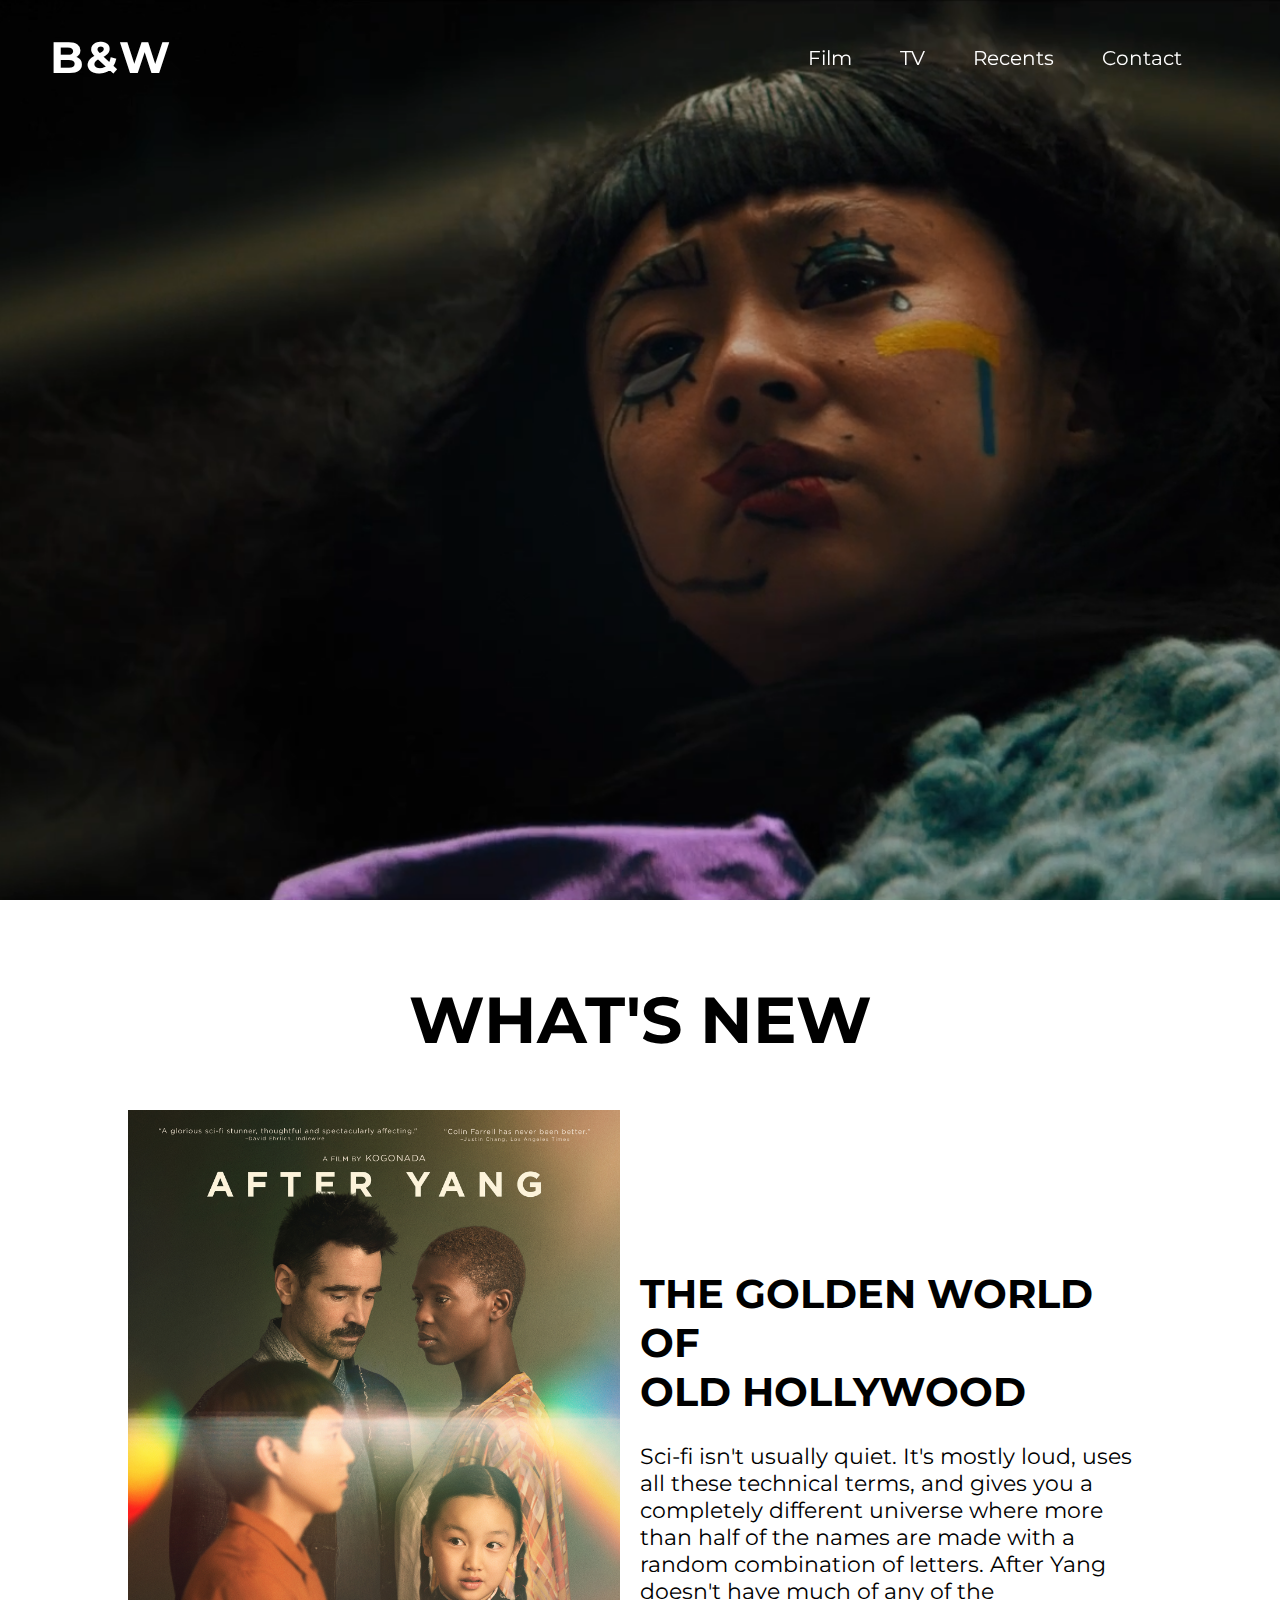
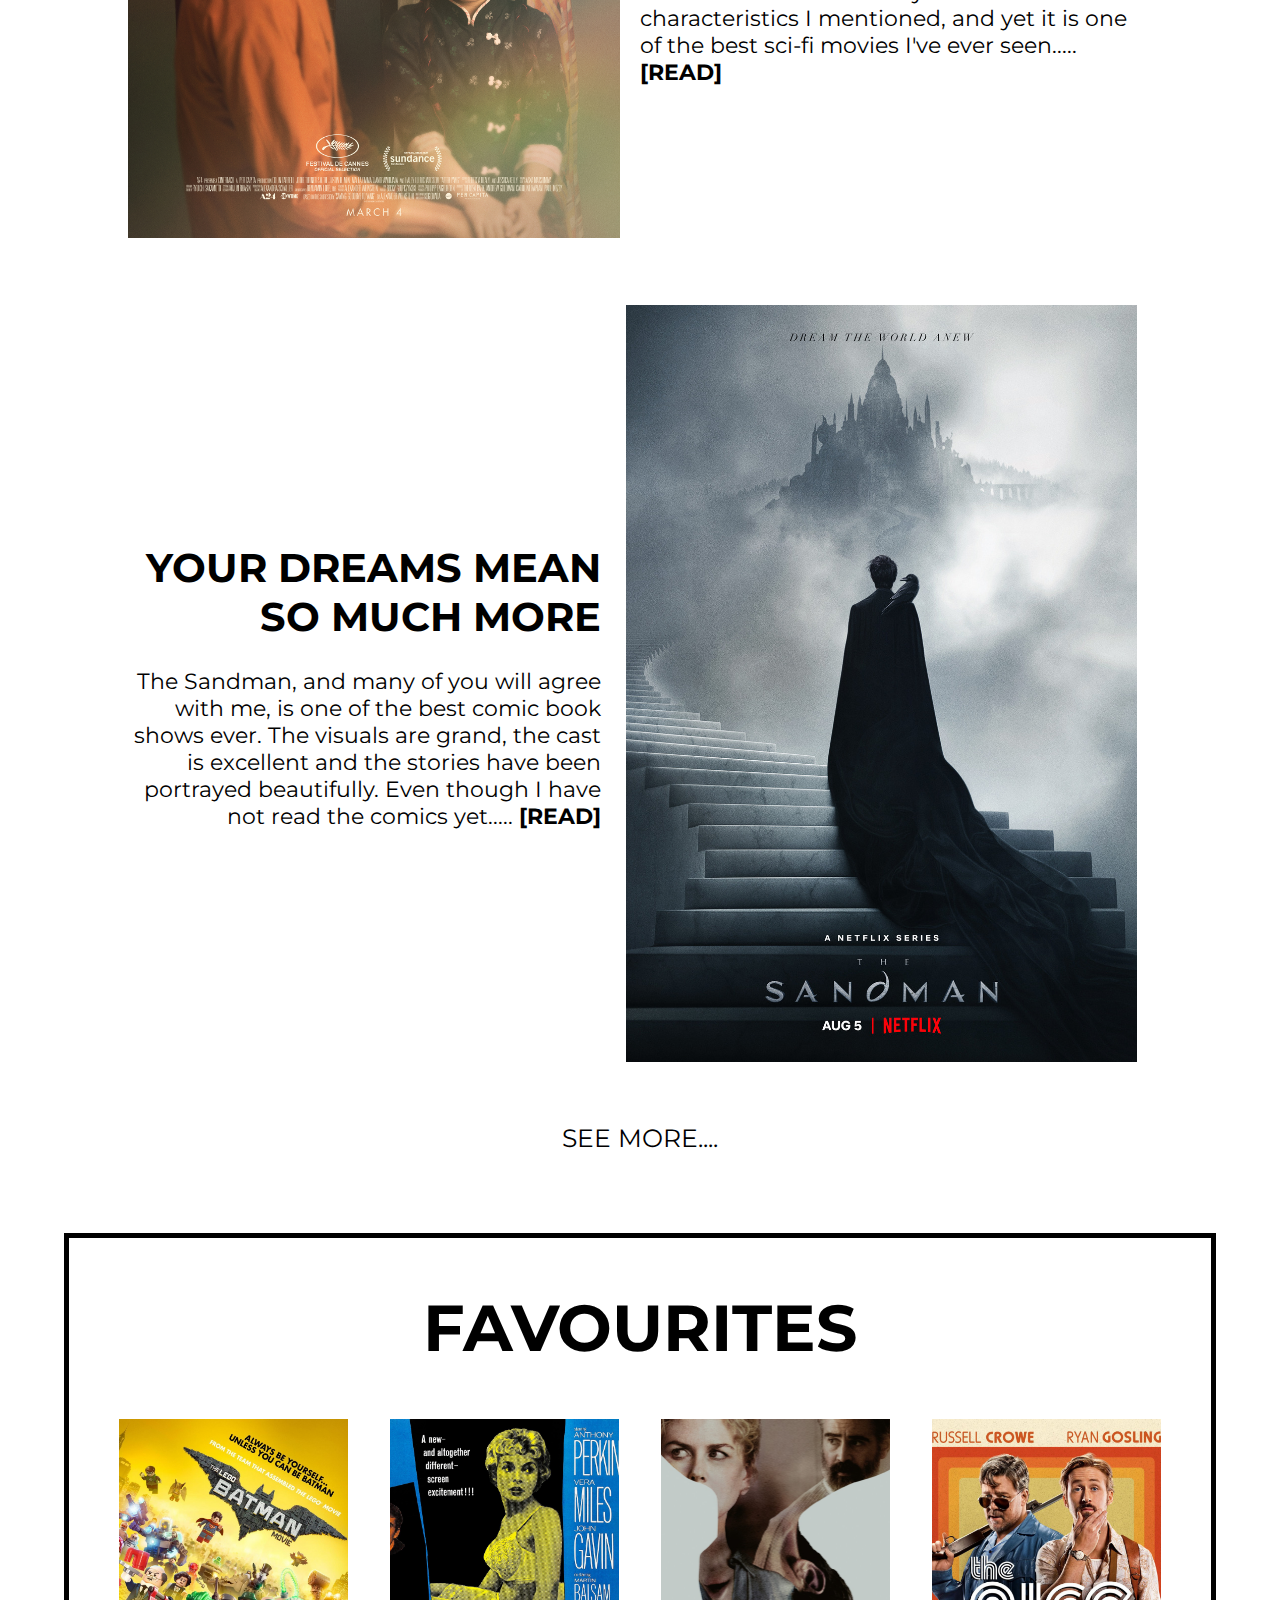
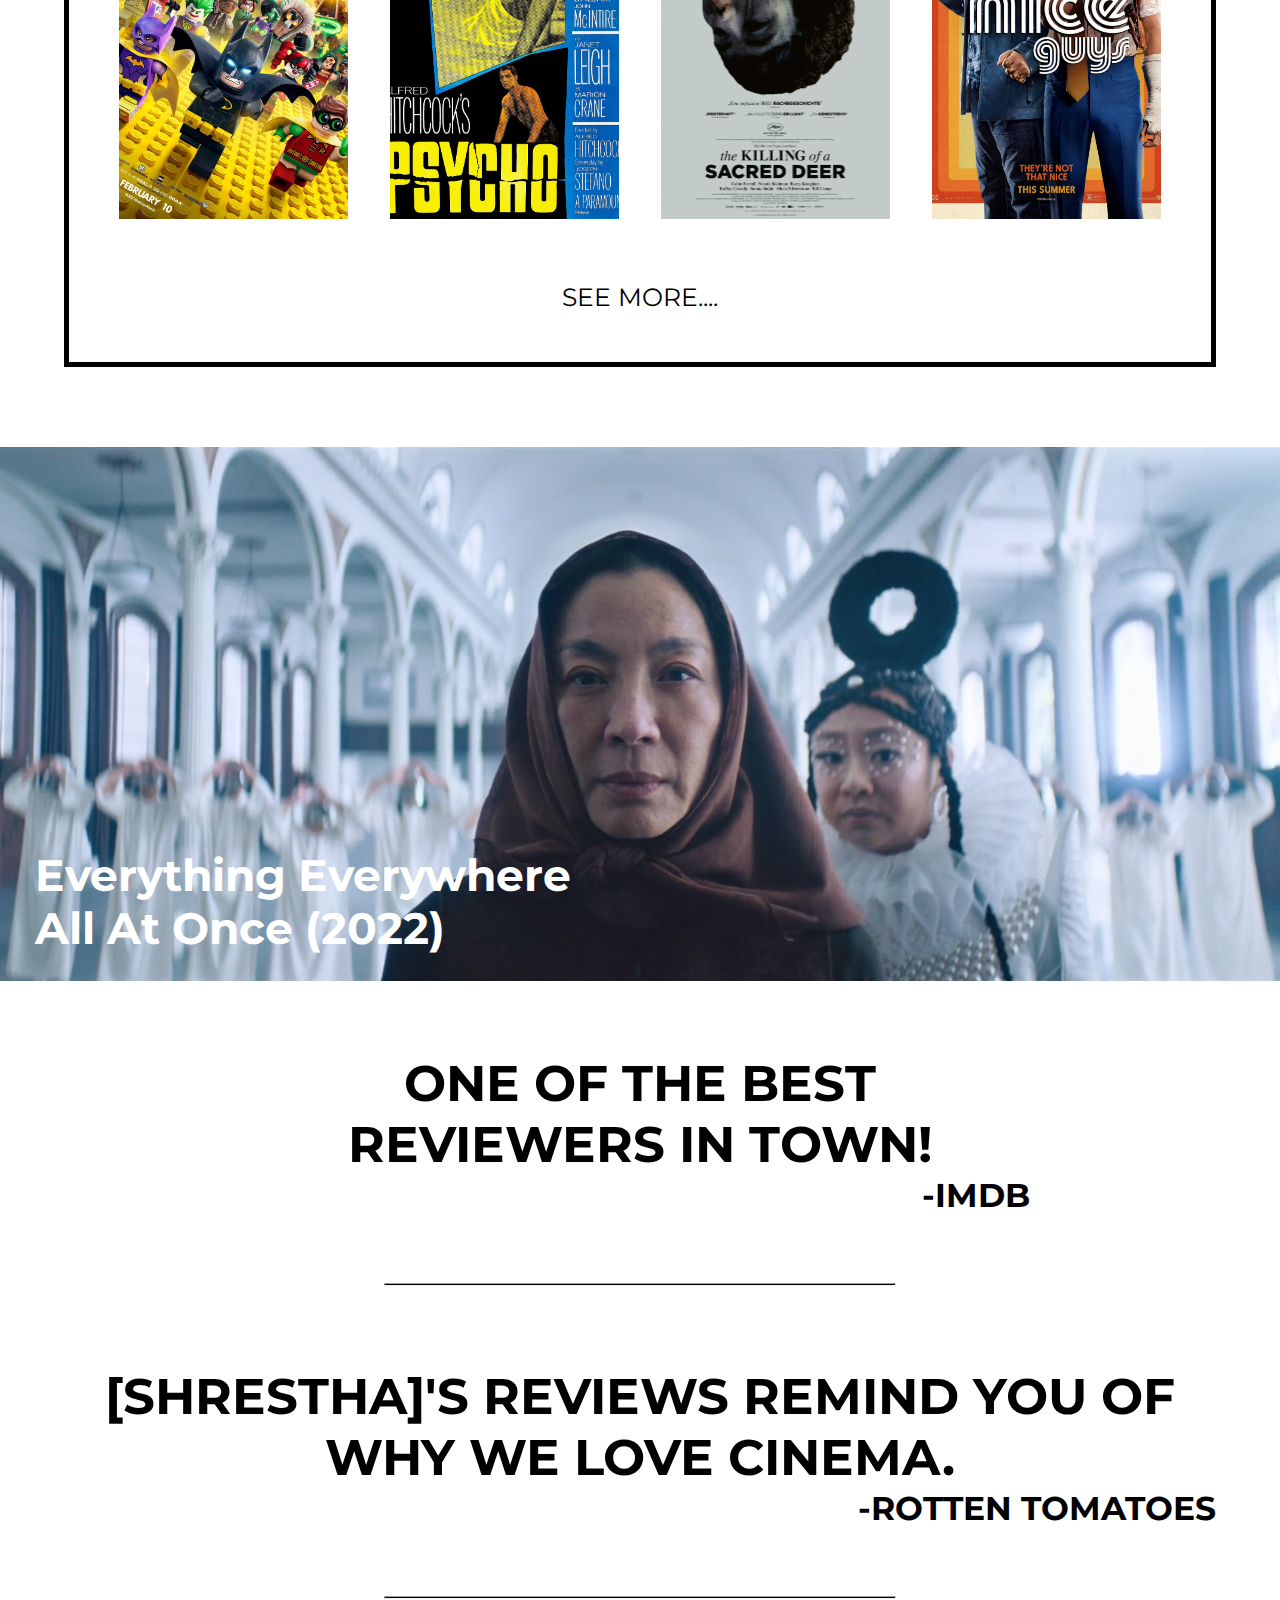
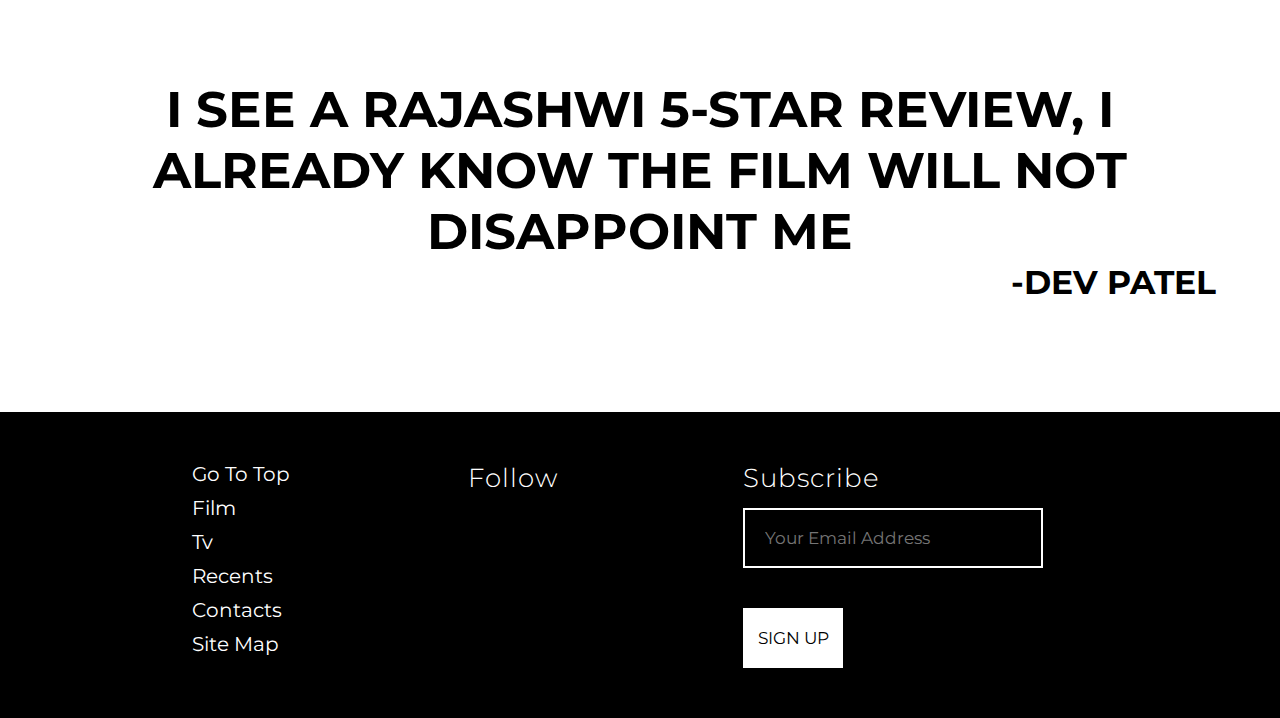
==== index.html @ 7e924f9f "uploading demo site" ====
<!DOCTYPE html>
<html lang="en">

<head>
    <meta charset="utf-8"/>
    <meta name = "viewport" content = "width-device-width, initial-scale=1.0"/>

    <link href="styles/styles.css" rel = "stylesheet" type = "text/css"/>
    <link href="styles/footer.css" rel = "stylesheet" type = "text/css"/>
    <link href="styles/hover animation.css" rel = "stylesheet" type = "text/css"/>
    <script src="scripts/scripts.js"></script>

    <link rel="stylesheet" href="https://cdnjs.cloudflare.com/ajax/libs/font-awesome/6.1.2/css/all.min.css" integrity="sha512-1sCRPdkRXhBV2PBLUdRb4tMg1w2YPf37qatUFeS7zlBy7jJI8Lf4VHwWfZZfpXtYSLy85pkm9GaYVYMfw5BC1A==" crossorigin="anonymous" referrerpolicy="no-referrer" />
    <link rel = "stylesheet" href = "https://fonts.googleapis.com/css?family=Montserrat"/>
    <title>Raj Reviews (idkkk)</title>
</head>

<body>
    <header>
        <a href="index.html" class = "logo">B&W</a>
        
        <ul>

            <li><a href="fav films.html" target="_blank">Film</a></li>
            <li><a href="fav shows.html" target="_blank">TV</a></li>
            <li><a href="recents.html" target="_blank">Recents</a>
                <div class = "submenu">
                    <ul>
                        <li><a href="review1.html">EEAAO</a></li>
                        <li><a href="review2.html">After Yang</a></li>
                        <li><a href="review3.html">The Sandman</a></li>
                    </ul>   
                </div>
            </li>
            <li><a href="contact.html" target="_blank">Contact</a></li>
            <li><a href="#"><i class = "fas fa-search"></i></a></li>
        
        </ul>
    </header>
    <a href = "top"></a>

    <section class="banner"></section>

    <!-- RECENTS SECTION -->
    <section class = "new">
        <h1>WHAT'S NEW</h1> 

        <div class = "row">
            <div class = "newcol1">
                <img src = "images/movies/after yang.jpg" alt = "Singing in the Rain (1952)"/>
            </div>
            <div class = "newcol2">
                <h2><a href="review2.html">THE GOLDEN WORLD OF <br/>
                OLD HOLLYWOOD</a></h2> <br/>
                Sci-fi isn't usually quiet. It's mostly loud, uses all these technical terms, and gives you a completely different universe where more than half of the names are made with a random combination of letters. After Yang doesn't have much of any of the characteristics I mentioned, and yet it is one of the best sci-fi movies I've ever seen..... <a href="review2.html"><strong>[READ]</strong></a>
            </div>
        </div>

        <div class = "row">
            <div class = "newcol3">
                <h2><a href="review3.html">YOUR DREAMS MEAN <br/>
                    SO MUCH MORE</h2></a><br/>
                    The Sandman, and many of you will agree with me, is one of the best comic book shows ever. The visuals are grand, the cast is excellent and the stories have been portrayed beautifully. Even though I have not read the comics yet..... <a href="review3.html"><strong>[READ]</strong></a>
            </div>
            <div class = "newcol4">
                <img src = "images/shows/the sandman.jpg" alt = "The Sandman (2022)"/>
            </div>
        </div>

        <div class = "links">
            <div class = "more">
                <a href="#">SEE MORE....</a>
            </div>
        </div>

    </section>


    <section class = "favs">
        <div class = "container">
            <h1>FAVOURITES</h1>

            <div class="row">
                <div class="favcol">
                    <img src="images/movies/lego batman.jpg" alt="The Lego Batman Movie (2017)" class="favimg img-resize1"/>
                    <div class = "overlay overlayBottom">
                        <div class = "text">
                            THE LEGO BATMAN MOVIE (2017)
                        </div>
                    </div>
                </div>

                <div class="favcol">
                    <img src="images/movies/psycho.jpg" alt="Psycho (1960)" class="favimg img-resize1"/>
                    <div class = "overlay overlayBottom">
                        <div class = "text">
                            PSYCHO (1960)
                        </div>
                    </div>
                </div>

                <div class="favcol">
                    <img src="images/movies/tkoasd.jpg" alt="The Killing Of A Sacred Deer" class="favimg img-resize1"/>
                    <div class = "overlay overlayBottom">
                        <div class = "text">
                            THE KILLING OF A SACRED DEER (2017)
                        </div>
                    </div>
                </div>

                <div class="favcol">
                    <img src="images/movies/the nice guys.jpg" alt="The Nice Guys (2016)" class="favimg img-resize1"/>
                    <div class = "overlay overlayBottom">
                        <div class = "text">
                            THE NICE GUYS (2017)
                        </div>
                    </div>
                </div>
            </div>

            <br/>
            <div class = "links more2">
                <a href="fav films.html">SEE MORE....</a>
            </div>
        </div>

    </section>

    <section class = "popular">
        <div class = "links1">
            <a href="review1.html">
                <div class = "container1">
                    <img src = "images/screenshots/eeaao.png"/>
                </div>
                <div class = "poptext">
                    <h2>Everything Everywhere<br/> All At Once (2022)</h2>
                </div>
            </a>
    </section>

    <section class = "suggestions">
        <h1>ONE OF THE BEST <br/>REVIEWERS IN TOWN!</h1>
        <span style = "float: right;margin-right: 250px;"><h2>-IMDB</h2></span>
    </section>

    <br/><br/><br/><br/><hr/>

    <section class = "favs">
        <h3>[SHRESTHA]'S REVIEWS REMIND YOU OF WHY WE LOVE CINEMA.</h3>
        <span style = "float: right;"><h2>-ROTTEN TOMATOES</h2></span>
    </section>

    <br/><br/><br/><br/><hr/>

    <section class = "favs">
        <h3>I SEE A RAJASHWI 5-STAR REVIEW, I ALREADY KNOW THE FILM WILL NOT DISAPPOINT ME</h3>
        <span style = "float: right;"><h2>-DEV PATEL</h2></span>
    </section>

    <footer>
        <div class = "fcol1 links2">
            <a href="index.html #top">Go To Top</a>
            <a href="fav films.html">Film</a>
            <a href="fav shows.html">Tv</a>
            <div class = "drop">
                <a href="recents.html">Recents</a>
                <div class = "submenu">
                    <a href="review1.html">EEAAO</a>
                    <a href="review2.html">After Yang</a>
                    <a href="review3.html">The Sandman</a>
                </div>
            </div>
            <a href="contact.html">Contacts</a>
            <a href="sitemap.html">Site Map</a>
        </div>

        <div class = "fcol2">
            <h3>Follow</h3>
            <div class = "socials">
                <i class = "fab fa-facebook"></i>
                <i class = "fab fa-instagram"></i>
                <i class = "fab fa-twitter"></i>
                <i class = "fab fa-imdb"></i>
            </div>
        </div>

        <div class = "fcol3">
            <h3>Subscribe</h3>
            <form action="">
                <input type="email" placeholder="Your Email Address" required/>
                <button type="submit">SIGN UP</button>
            </form>        
        </div>

    </footer>

    
</body>
</html>
---- styles/styles.css ----
/* BODY (FONTS ETC) */

/* FULL PAGE HEADER AND STICKY NAVIGATION BAR */
*
{   
    margin: 0;
    /*padding: 0;*/
    box-sizing: border-box;
    font-family: Montserrat;
}

header {
    position: fixed;
    top: 0;
    left: 0;
    width: 100%;
    display: flex;
    justify-content: space-between;
    align-items: center;
    transition: 0.6s;
    padding: 30px 50px;
    z-index: 100000;
}

header.sticky {
    padding: 20px 50px;
    background: #000000;

}

header .logo {
    position: relative;
    font-weight: 700;
    color: #ffffff; /* #ffffff if we change background */
    text-decoration: none;
    font-size: 2em;
    text-transform: uppercase;
    letter-spacing: 2px;
    transition: 0.6s;
}

header ul {
    position: relative;
    display: flex;
    justify-content: center;
    align-items: center;
}


header ul li {
    position: relative;
    list-style: none;
}

header ul li a {
    position: relative;
    margin-left: 3rem; 
    text-decoration: none;
    color: #ffffff; /*#ffffff if we change background */
    font-size: 20px;
    transition: 0.6s;

}

header ul li a:hover {
    text-decoration: underline;
    text-underline-offset: 5px;
}

.banner {
    background: url(../images/eeaao.png) no-repeat center;
    background-size: cover;
    position: relative;
    width: 100%;
    height: 100vh;
}

header.sticky .logo,
header.sticky ul li a 
{
    color: #ffffff;
}

.submenu {
    display: none;
    padding-left: -500px;
}

header ul li:hover .submenu {
    display:block;
    position: relative;
    background: transparent;
    margin-top: 5px;
    margin-left: 50px;
}

body {
    background-color: #ffffff;
    font-size: 22px;
}

h1 {
    align-items: center;
    text-align: center;
    font-size: 65px;
}

hr {
    height:3px;
    background-color: black; 
    width:40%; 
    margin: auto;
}

.links a {
    text-decoration: none;
    color:#000000;
    font-weight: 800px;
}

.links a:hover {
    text-decoration: underline;
    text-underline-offset: 5px;
}

.links1 a {
    text-decoration: none;
    color:#000000;
    font-weight: 800px;
}

.links2 a {
    font-size: 17px;
    text-decoration: none;
    color:#ffffff;
}

.links2 a:hover {
    text-decoration: underline;
    text-underline-offset: 3px;
}

/*FAVOURITE FILMS*/
.favs {
    width: 90%;
    margin: auto;
    text-align: center;
    padding-top: 80px;
}

/**MIDDLE BANNER**/

.container1 {
    width: 100%;
    position: relative;
    overflow: hidden;
}

.popular {
    padding-top: 80px;
}

.popular img {
    width:100%;
    align-self: center;
}

.popular img:hover {
    transform:scale(1.2);
    transition: 0.5s;
    width: 100%;
}

.poptext {
    position: relative;
    left: 0%;
    transform: translate(0%,-130%);
    font-size: 29px;
    color: #ffffff;
    padding-left: 35px;
}

/**RECENTS**/
.new {
    max-width: 80%;
    margin: auto;
    padding-top: 80px;
    align-items: center;
}

.newcol1 {
    flex-basis: 40%;
    margin-bottom: 10px;
    position: relative;
}

.newcol1 img {
    width: 120%;
}

.newcol2 {
    flex-basis: 50%;
    margin-bottom: 10px;
    align-self: center;
    position: relative;
}

.newcol2 h2,
.newcol3 h2 {
    font-size: 40px;
    font-weight: 800px;
}

.newcol2 a,
.newcol3 a {
    text-decoration: none;
    color: #000000;
}

.newcol2 a:hover, 
.newcol3 a:hover {
    color: #808080;
}

.newcol3 {
    flex-basis: 50%;
    margin-bottom: 10px;
    align-self: center;
    text-align: right;
    margin-right: 25px;
}

.newcol4 {
    flex-basis: 45%;
    margin-bottom: 10px;
    margin-right: 100px;
}

.newcol4 img {
    width: 120%;
}

.more {
    text-align: center;
    padding-top: 25px;
    font-size: 25px;
}

.more2 {
    font-size: 25px;
}

.container{
    padding: 50px;
    width: 100%;
    position: relative;
    border: 5px solid black;
}

.suggestions {
    margin-top:-40px;
}

.suggestions h1 {
    align-items: center;
    text-align: center;
    font-size: 50px;
}

.favs h3 {
    align-items: center;
    text-align: center;
    font-size: 50px;
}
---- styles/footer.css ----
footer {
    margin-top: 150px;
    width: 100%;
    padding: 50px 15%;
    background: #000000;
    color: #ffffff;
    display: flex;
}

.fcol1 {
    flex-basis: 32%;

}

.fcol2 {
    flex-basis: 32%;
}

.fcol3 {
    flex-basis: 40%;

}

footer div h3 {
    font-weight: 300;
    margin-bottom: 10px;
    letter-spacing: 1px;
}

.fcol1 a {
    display: block;
    margin-bottom: 10px;
    font-size: 20px;
}

.fcol3 form input {
    width: 300px;
    height: 60px;
    margin-top: 5px;
    margin-bottom: 40px;
    background-color: #000000;
    color: #ffffff;
    border: 2px solid #ffffff;
    padding-left: 20px;
    font-size: 17px;
    margin-right:-10px;
}

.fcol3 form button {
    background-color: #ffffff;
    border: 2px solid #ffffff;
    color: #000000;
    width: 100px;
    height: 60px;
    cursor: pointer;
    font-size: 17px;
    left: -50px;
}

.socials {
    margin-top: 5px;
}

.socials i {
    font-size: 17px;
    padding-right: 20px;
    cursor: pointer;
}

.socials i:hover {
    opacity: 0.7;
}

.submenu {
    display: none;
}

.drop:hover .submenu{
    display: block;
    position: absolute;
    background: #000000;
    margin-top: -50px;
    margin-left: 100px;
}
---- styles/hover animation.css ----
.row {
    margin-top: 5%;
    display: flex;
    justify-content: space-between;
    margin-bottom: 20px;
}

.favcol {
    flex-basis: 22%;
    margin-bottom: 10px;
    position: relative;
    overflow: hidden;
}

.favimg {
    width: 100%;
}

.favcol:hover {
    transform:scale(1.2);
    transition: 0.5s;
    width: 100%;
}

.img-resize {
    height: 450px;
    object-fit: cover;
    object-position: center center center;
}

.img-resize1 {
    height: 400px;
    object-fit: cover;
    object-position: center center center;
}

.overlay {
    position: absolute;
    transition: all 0.6s ease-in-out;
    opacity: 0;
    background: #000000;
    margin: 0;
    padding: 0;
}

.favcol:hover .overlay {
    opacity: 0.7;
}

.text {
    position: relative;
    top: 50%;
    left: 50%;
    transform: translate(-50%,-50%);
    font-size: 22px;
    opacity: 2;
    color: #ffffff;
    padding: 3px;
}

.overlayFade {
    width: 100%;
    height: 100%;
    bottom: 0;
    left: 0;
}

.overlayBottom {
    width: 100%;
    height: 0%;
    bottom: 0;
    left: 0;
}

.favcol:hover .overlayBottom {
    height: 100%;
}

.resize {
    height: 450px;
    object-fit: cover;
    object-position: center center center;
}

.rtopic img:hover {
    transform:scale(1.2);
    transition: 0.5s;
    width: 100%;
}
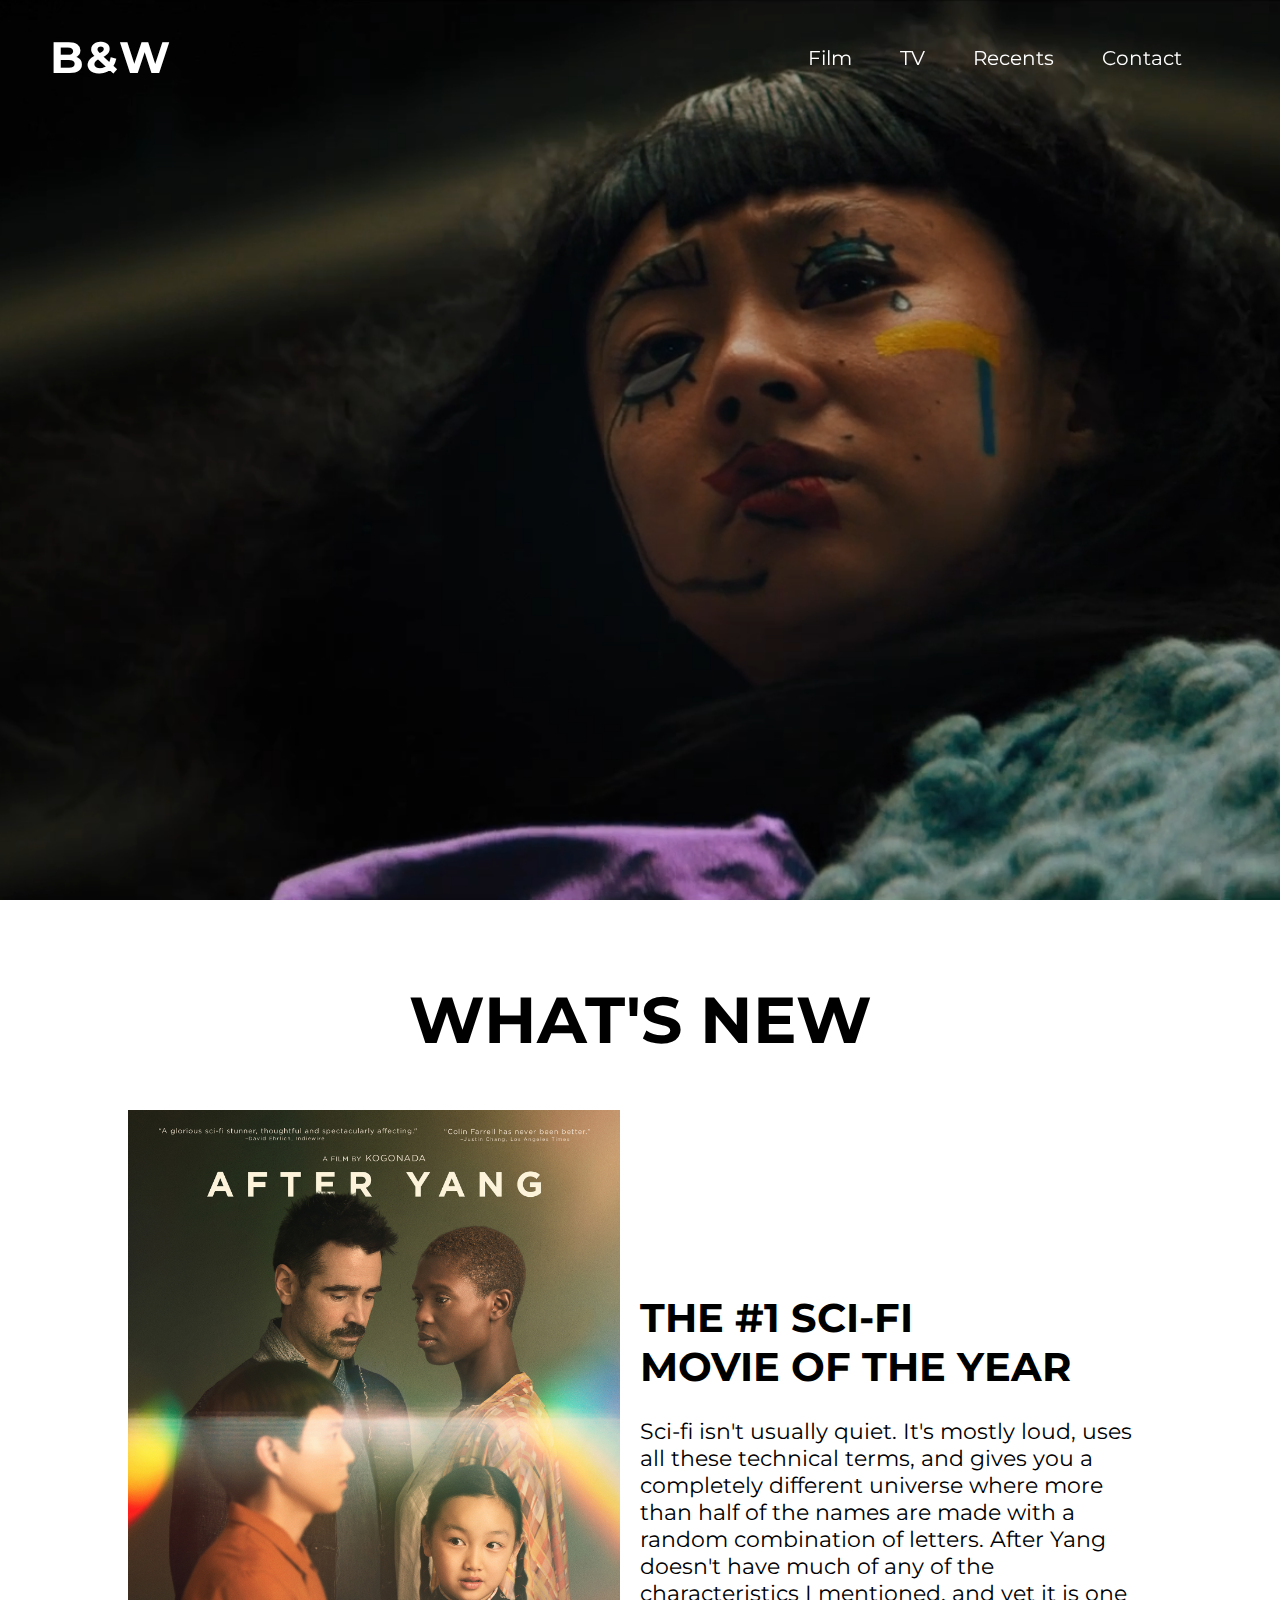
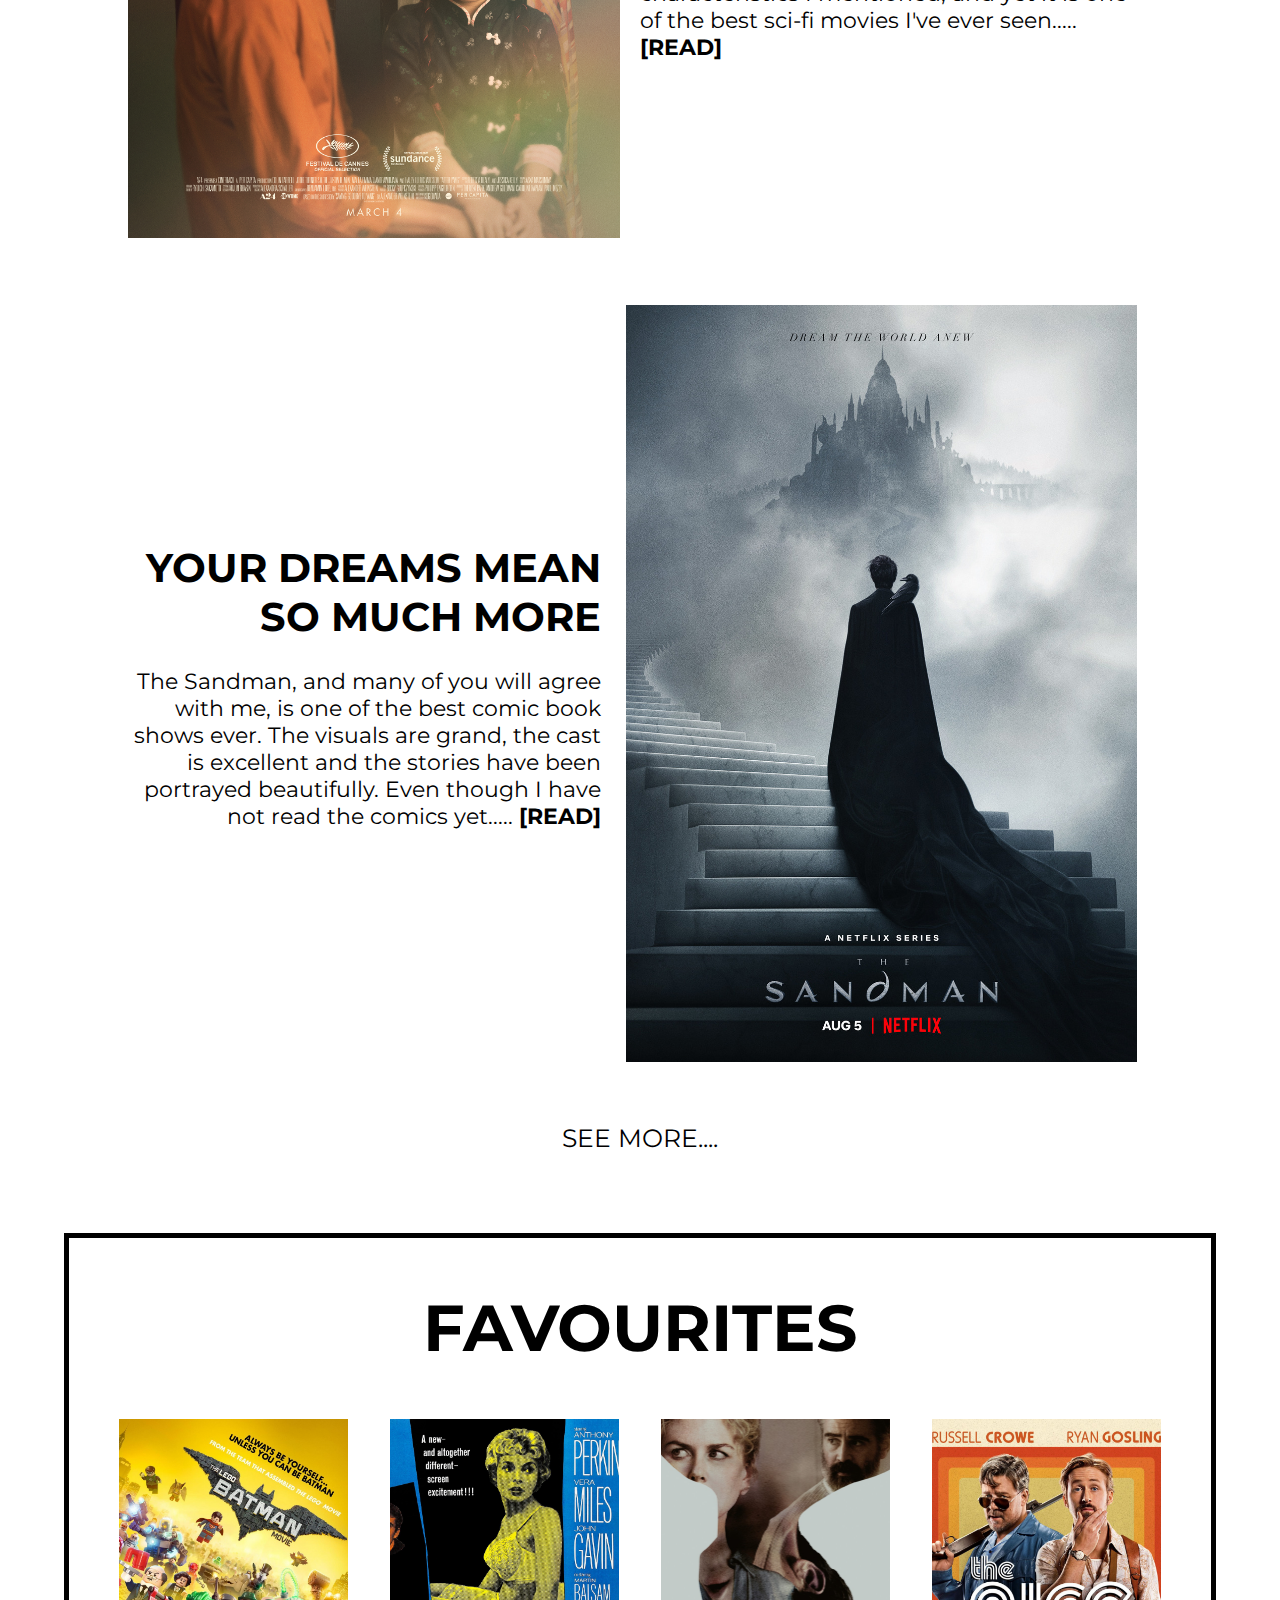
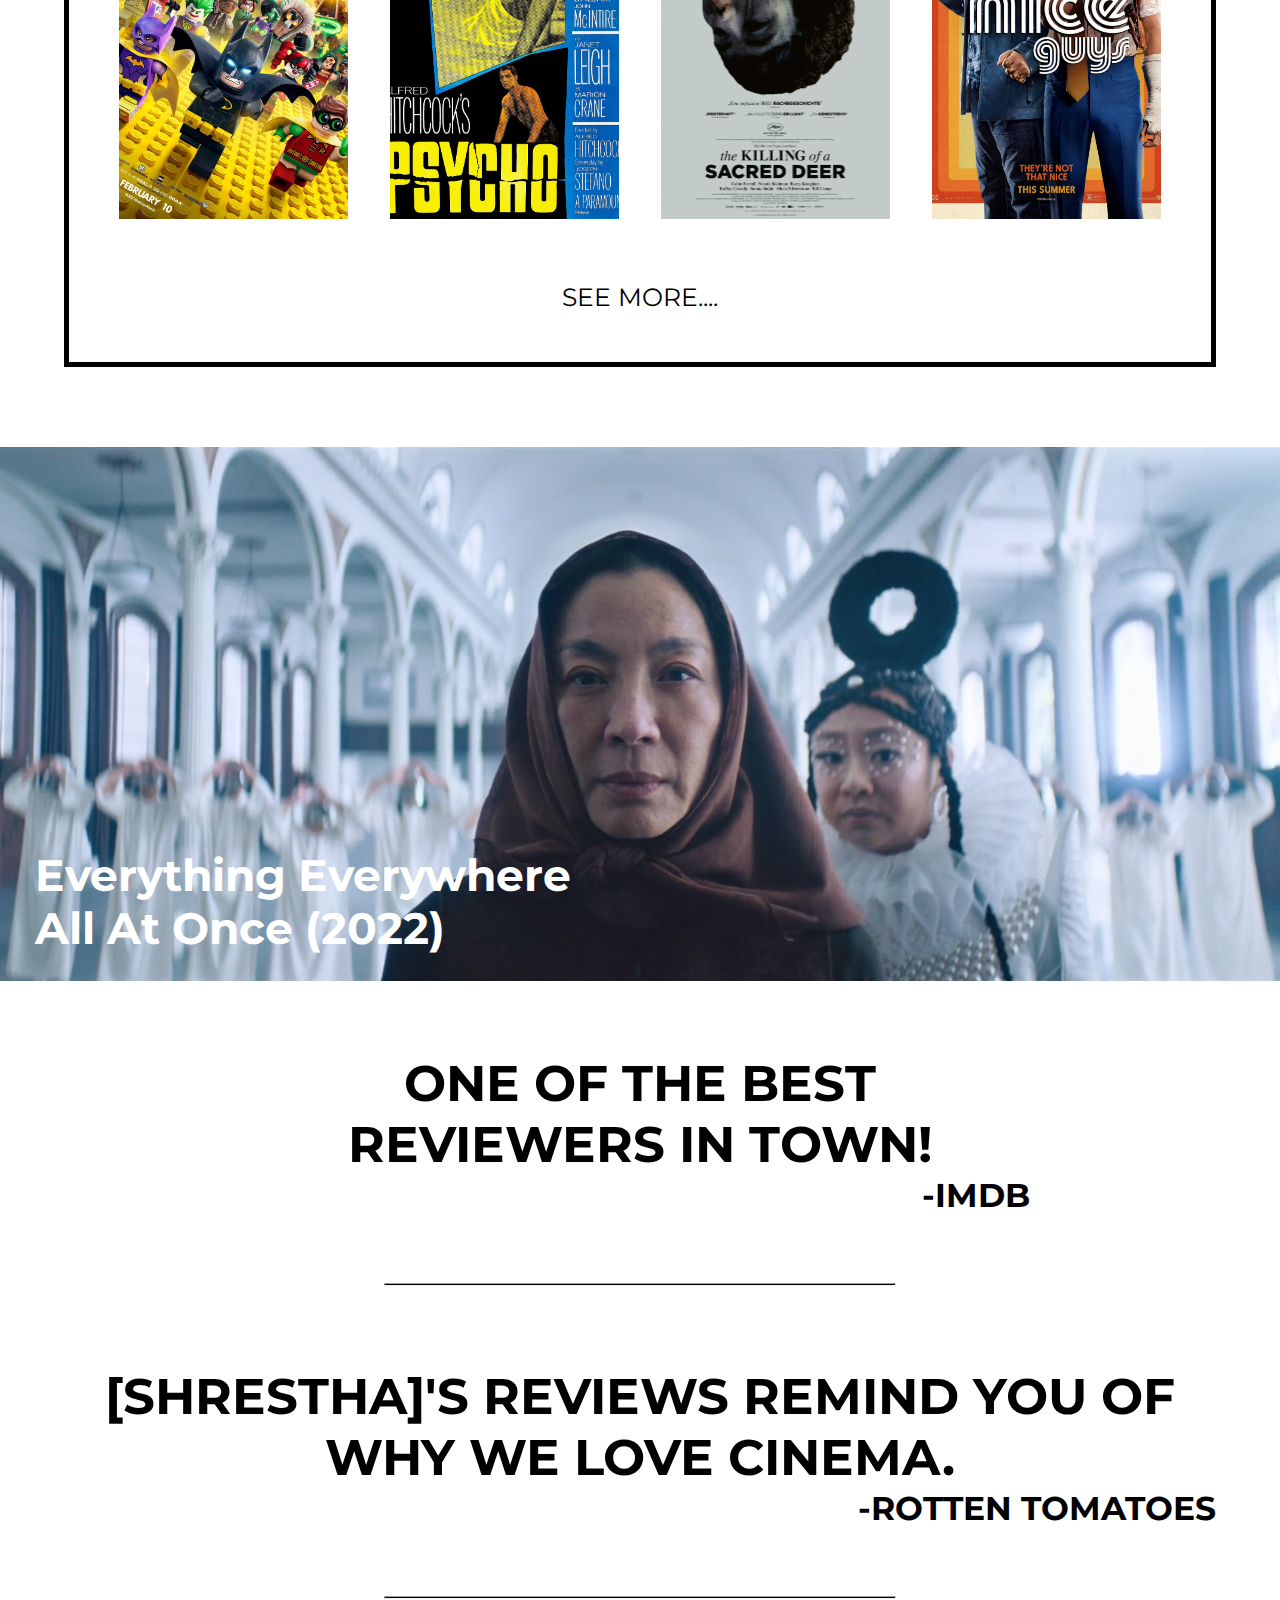
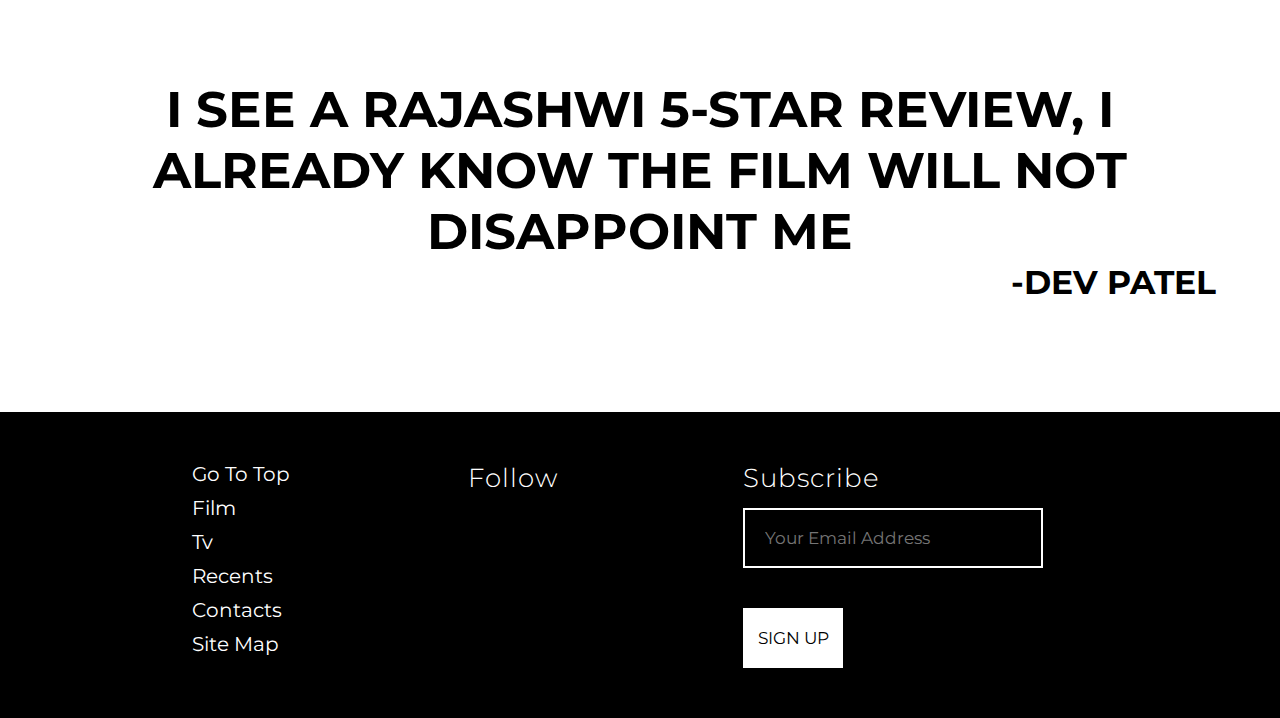
==== commit fae33d2c: "uploading edited site files" ====
--- a/index.html
+++ b/index.html
@@ -12,7 +12,7 @@
 
     <link rel="stylesheet" href="https://cdnjs.cloudflare.com/ajax/libs/font-awesome/6.1.2/css/all.min.css" integrity="sha512-1sCRPdkRXhBV2PBLUdRb4tMg1w2YPf37qatUFeS7zlBy7jJI8Lf4VHwWfZZfpXtYSLy85pkm9GaYVYMfw5BC1A==" crossorigin="anonymous" referrerpolicy="no-referrer" />
     <link rel = "stylesheet" href = "https://fonts.googleapis.com/css?family=Montserrat"/>
-    <title>Raj Reviews (idkkk)</title>
+    <title>B&W REVIEWS</title>
 </head>
 
 <body>
@@ -47,11 +47,11 @@
 
         <div class = "row">
             <div class = "newcol1">
-                <img src = "images/movies/after yang.jpg" alt = "Singing in the Rain (1952)"/>
+                <img src = "images/movies/after yang.jpg" alt = "After Yang (2022)"/>
             </div>
             <div class = "newcol2">
-                <h2><a href="review2.html">THE GOLDEN WORLD OF <br/>
-                OLD HOLLYWOOD</a></h2> <br/>
+                <h2><a href="review2.html">THE #1 SCI-FI <br/>
+                MOVIE OF THE YEAR</a></h2> <br/>
                 Sci-fi isn't usually quiet. It's mostly loud, uses all these technical terms, and gives you a completely different universe where more than half of the names are made with a random combination of letters. After Yang doesn't have much of any of the characteristics I mentioned, and yet it is one of the best sci-fi movies I've ever seen..... <a href="review2.html"><strong>[READ]</strong></a>
             </div>
         </div>
@@ -159,7 +159,7 @@
 
     <footer>
         <div class = "fcol1 links2">
-            <a href="index.html #top">Go To Top</a>
+            <a href="index.html#top">Go To Top</a>
             <a href="fav films.html">Film</a>
             <a href="fav shows.html">Tv</a>
             <div class = "drop">
